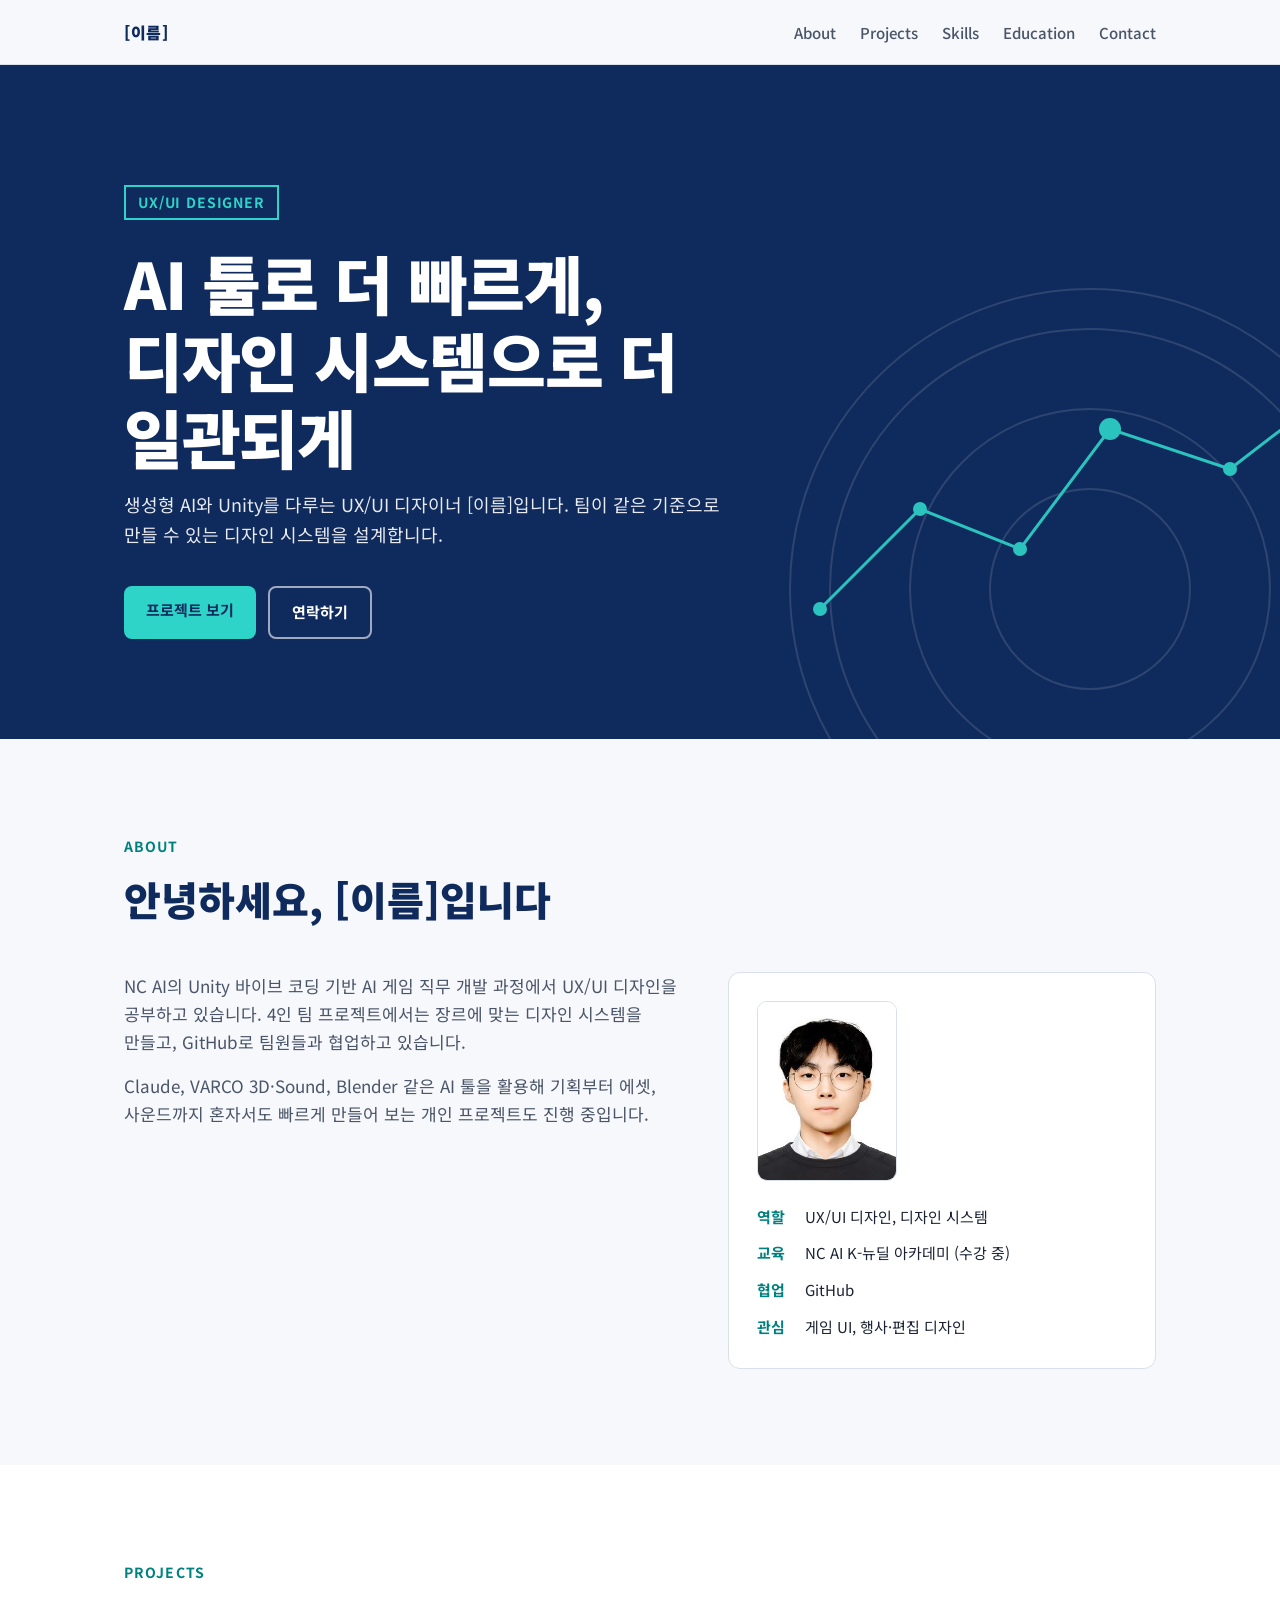
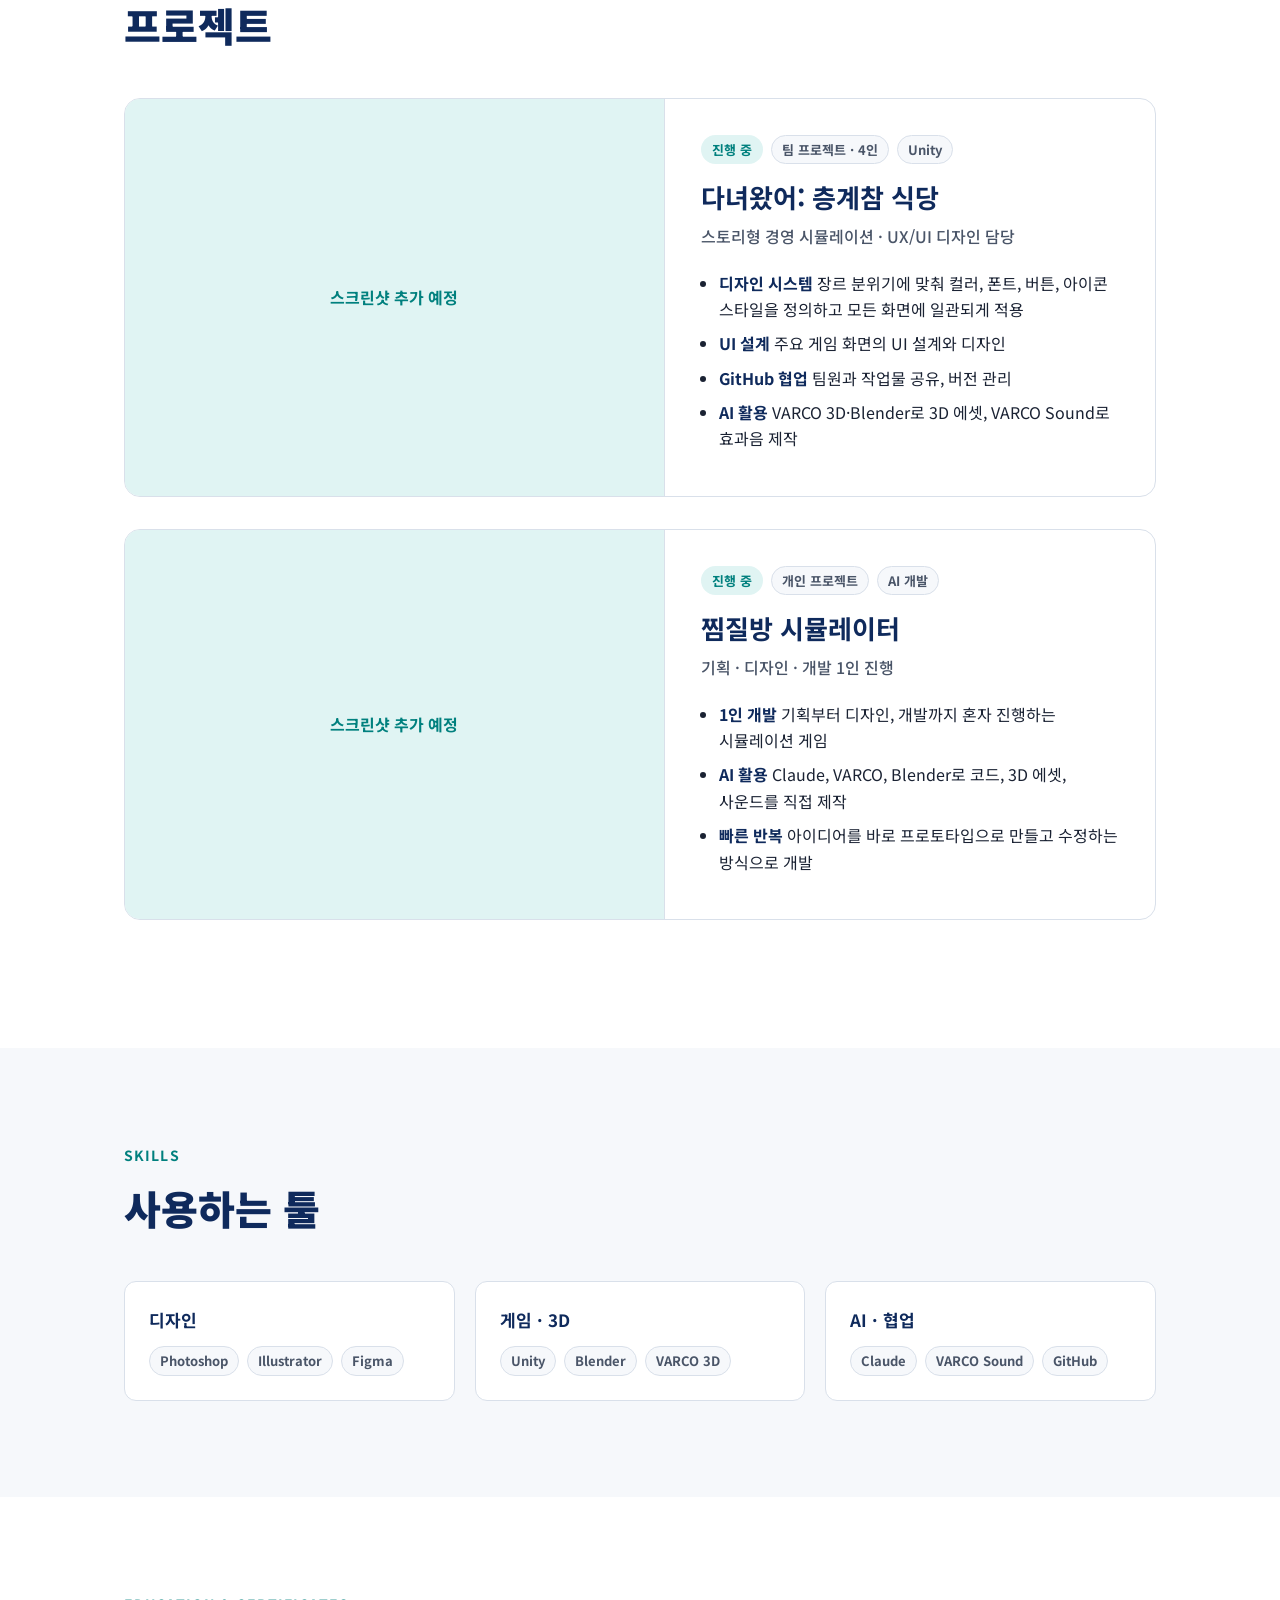
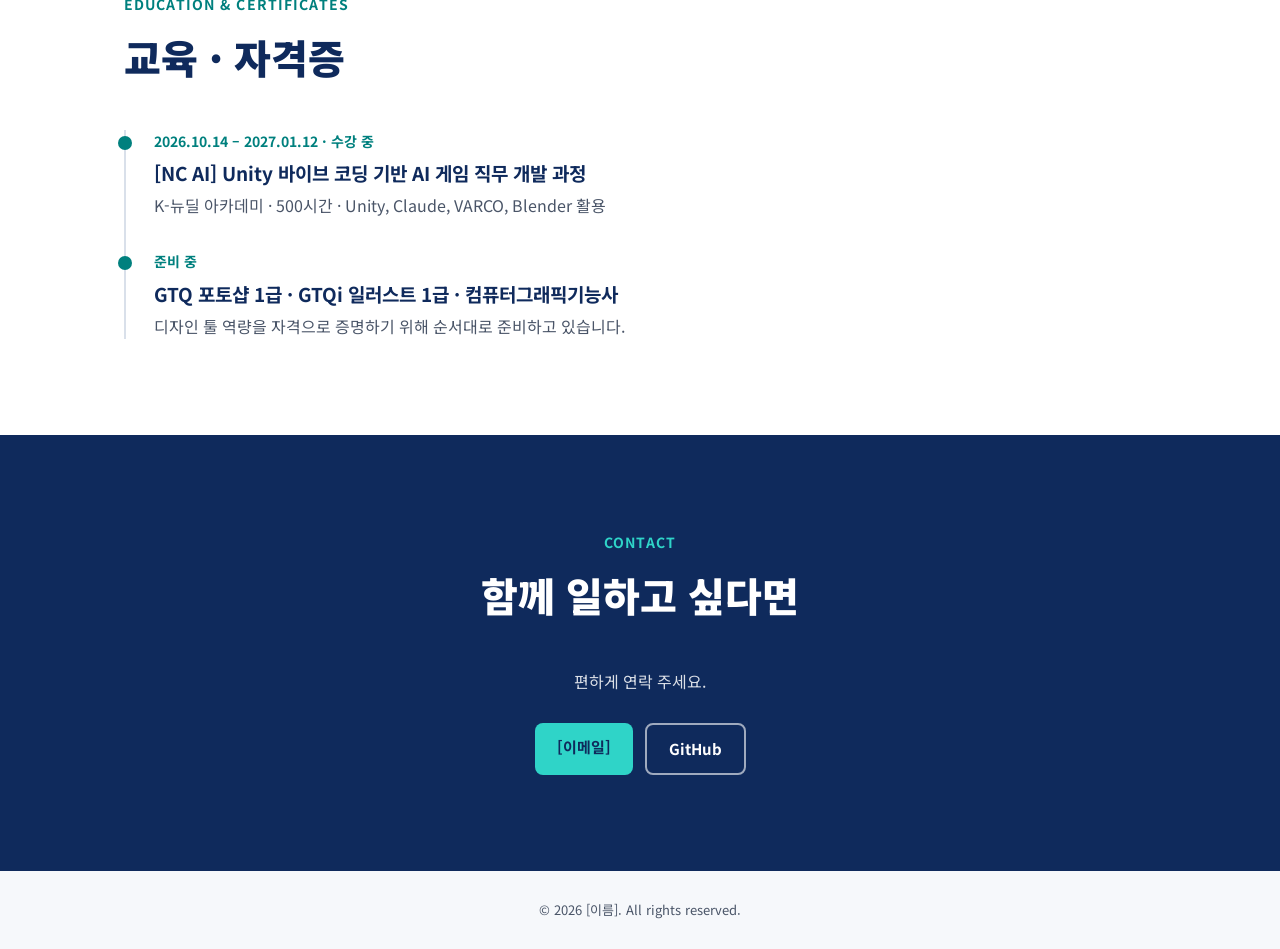
==== index.html @ b1a11195 "Add portfolio site Co-Authored-By: Claude Opus 5.5 <noreply@anthropic.com> Claude-Session: https://c" ====
<!doctype html>
<html lang="ko">
<head>
<meta charset="utf-8">
<meta name="viewport" content="width=device-width, initial-scale=1">
<title>[이름] · UX/UI Designer Portfolio</title>
<meta name="description" content="AI 툴을 활용하는 UX/UI 디자이너 [이름]의 포트폴리오">
<link rel="preconnect" href="https://fonts.googleapis.com">
<link rel="preconnect" href="https://fonts.gstatic.com" crossorigin>
<link href="https://fonts.googleapis.com/css2?family=Noto+Sans+KR:wght@400;500;700;900&display=swap" rel="stylesheet">
<style>
  :root{
    --navy:#0F2A5C; --ink:#1A2233; --sub:#4A5568; --line:#D9E0EA;
    --bg:#F6F8FB; --card:#FFFFFF; --accent:#00807E; --accent-soft:#E0F4F3;
  }
  *{box-sizing:border-box}
  html{scroll-behavior:smooth}
  body{margin:0;font-family:'Noto Sans KR',sans-serif;color:var(--ink);background:var(--bg);line-height:1.65;word-break:keep-all}
  a{color:var(--accent)}
  .wrap{max-width:1080px;margin:0 auto;padding:0 24px}

  /* nav */
  header.nav{position:sticky;top:0;z-index:10;background:rgba(246,248,251,.92);backdrop-filter:blur(8px);border-bottom:1px solid var(--line)}
  header.nav .wrap{display:flex;justify-content:space-between;align-items:center;height:64px}
  .logo{font-weight:900;color:var(--navy);text-decoration:none;letter-spacing:.04em}
  nav ul{display:flex;gap:24px;list-style:none;margin:0;padding:0}
  nav a{color:var(--sub);text-decoration:none;font-weight:500;font-size:15px}
  nav a:hover{color:var(--navy)}

  /* hero */
  .hero{background:var(--navy);color:#fff;padding:120px 0 100px;position:relative;overflow:hidden}
  .hero svg{position:absolute;right:-120px;bottom:-160px;opacity:.9}
  .tag{display:inline-block;border:2px solid #2FD4C8;color:#2FD4C8;font-weight:700;font-size:14px;padding:4px 12px;letter-spacing:.06em}
  .hero h1{font-size:clamp(36px,6vw,64px);line-height:1.2;margin:24px 0 16px;font-weight:900;letter-spacing:-.02em;max-width:760px}
  .hero p{font-size:18px;opacity:.9;max-width:600px;margin:0}
  .hero .cta{margin-top:36px;display:flex;gap:12px;flex-wrap:wrap}
  .btn{display:inline-block;padding:12px 22px;border-radius:8px;font-weight:700;text-decoration:none;font-size:15px}
  .btn.primary{background:#2FD4C8;color:var(--navy)}
  .btn.ghost{border:2px solid rgba(255,255,255,.6);color:#fff}

  /* sections */
  section{padding:96px 0}
  .eyebrow{color:var(--accent);font-weight:700;font-size:14px;letter-spacing:.08em}
  h2{font-size:clamp(28px,4vw,40px);margin:8px 0 40px;color:var(--navy);font-weight:900}
  .about-grid{display:grid;grid-template-columns:1.3fr 1fr;gap:48px}
  .about-grid p{font-size:17px;color:var(--sub);margin:0 0 16px}
  .facts{background:var(--card);border:1px solid var(--line);border-radius:12px;padding:28px}
  .facts .profile{display:block;width:140px;height:180px;object-fit:cover;border-radius:10px;margin-bottom:24px;border:1px solid var(--line)}
  .facts dl{margin:0;display:grid;grid-template-columns:auto 1fr;gap:12px 20px;font-size:15px}
  .facts dt{color:var(--accent);font-weight:700}
  .facts dd{margin:0}

  /* projects */
  .project{background:var(--card);border:1px solid var(--line);border-radius:16px;overflow:hidden;display:grid;grid-template-columns:1.1fr 1fr;margin-bottom:32px}
  .thumb{background:var(--accent-soft);min-height:320px;display:flex;align-items:center;justify-content:center;color:var(--accent);font-weight:700;border-right:1px solid var(--line)}
  .thumb img{width:100%;height:100%;object-fit:cover;display:block}
  .pbody{padding:36px}
  .meta{display:flex;flex-wrap:wrap;gap:8px;margin-bottom:12px}
  .chip{font-size:13px;font-weight:700;background:var(--bg);border:1px solid var(--line);color:var(--sub);padding:3px 10px;border-radius:999px}
  .chip.live{background:var(--accent-soft);border-color:transparent;color:var(--accent)}
  .pbody h3{font-size:26px;margin:0 0 4px;color:var(--navy)}
  .pbody .role{color:var(--sub);margin:0 0 20px;font-weight:500}
  .pbody ul{margin:0;padding-left:18px;color:var(--ink)}
  .pbody li{margin-bottom:8px}
  .pbody li b{color:var(--navy)}

  /* skills */
  .skill-grid{display:grid;grid-template-columns:repeat(3,1fr);gap:20px}
  .skill{background:var(--card);border:1px solid var(--line);border-radius:12px;padding:24px}
  .skill h3{margin:0 0 12px;font-size:17px;color:var(--navy)}
  .skill .tools{display:flex;flex-wrap:wrap;gap:8px}

  /* timeline */
  .timeline{border-left:2px solid var(--line);padding-left:28px;display:grid;gap:32px}
  .tl{position:relative}
  .tl::before{content:"";position:absolute;left:-36px;top:6px;width:14px;height:14px;border-radius:50%;background:var(--accent)}
  .tl .when{color:var(--accent);font-weight:700;font-size:14px}
  .tl h3{margin:4px 0;font-size:19px;color:var(--navy)}
  .tl p{margin:0;color:var(--sub)}

  /* contact */
  .contact{background:var(--navy);color:#fff;text-align:center}
  .contact h2{color:#fff}
  .contact p{opacity:.85;margin:0 0 28px}
  footer{text-align:center;font-size:13px;color:var(--sub);padding:28px 0}

  @media (max-width:800px){
    nav ul{display:none}
    .about-grid,.project{grid-template-columns:1fr}
    .thumb{border-right:0;border-bottom:1px solid var(--line);min-height:220px}
    .skill-grid{grid-template-columns:1fr}
    section{padding:72px 0}
  }
</style>
</head>
<body>

<header class="nav">
  <div class="wrap">
    <a class="logo" href="#top">[이름]</a>
    <nav aria-label="주요 메뉴">
      <ul>
        <li><a href="#about">About</a></li>
        <li><a href="#projects">Projects</a></li>
        <li><a href="#skills">Skills</a></li>
        <li><a href="#education">Education</a></li>
        <li><a href="#contact">Contact</a></li>
      </ul>
    </nav>
  </div>
</header>

<main id="top">
  <!-- HERO -->
  <div class="hero">
    <svg aria-hidden="true" width="620" height="620" viewBox="0 0 620 620">
      <g fill="none" stroke="#fff" stroke-opacity=".14" stroke-width="2">
        <circle cx="310" cy="310" r="100"/><circle cx="310" cy="310" r="180"/>
        <circle cx="310" cy="310" r="260"/><circle cx="310" cy="310" r="300"/>
      </g>
      <polyline points="40,330 140,230 240,270 330,150 450,190 580,90" fill="none" stroke="#2FD4C8" stroke-width="3"/>
      <g fill="#2FD4C8"><circle cx="40" cy="330" r="7"/><circle cx="140" cy="230" r="7"/><circle cx="240" cy="270" r="7"/><circle cx="330" cy="150" r="11"/><circle cx="450" cy="190" r="7"/></g>
    </svg>
    <div class="wrap" style="position:relative">
      <span class="tag">UX/UI DESIGNER</span>
      <h1>AI 툴로 더 빠르게,<br>디자인 시스템으로 더 일관되게</h1>
      <p>생성형 AI와 Unity를 다루는 UX/UI 디자이너 [이름]입니다. 팀이 같은 기준으로 만들 수 있는 디자인 시스템을 설계합니다.</p>
      <div class="cta">
        <a class="btn primary" href="#projects">프로젝트 보기</a>
        <a class="btn ghost" href="#contact">연락하기</a>
      </div>
    </div>
  </div>

  <!-- ABOUT -->
  <section id="about">
    <div class="wrap">
      <div class="eyebrow">ABOUT</div>
      <h2>안녕하세요, [이름]입니다</h2>
      <div class="about-grid">
        <div>
          <p>NC AI의 Unity 바이브 코딩 기반 AI 게임 직무 개발 과정에서 UX/UI 디자인을 공부하고 있습니다. 4인 팀 프로젝트에서는 장르에 맞는 디자인 시스템을 만들고, GitHub로 팀원들과 협업하고 있습니다.</p>
          <p>Claude, VARCO 3D·Sound, Blender 같은 AI 툴을 활용해 기획부터 에셋, 사운드까지 혼자서도 빠르게 만들어 보는 개인 프로젝트도 진행 중입니다.</p>
        </div>
        <div class="facts">
          <img class="profile" src="images/profile.png" alt="[이름] 프로필 사진">
          <dl>
            <dt>역할</dt><dd>UX/UI 디자인, 디자인 시스템</dd>
            <dt>교육</dt><dd>NC AI K-뉴딜 아카데미 (수강 중)</dd>
            <dt>협업</dt><dd>GitHub</dd>
            <dt>관심</dt><dd>게임 UI, 행사·편집 디자인</dd>
          </dl>
        </div>
      </div>
    </div>
  </section>

  <!-- PROJECTS -->
  <section id="projects" style="background:#fff">
    <div class="wrap">
      <div class="eyebrow">PROJECTS</div>
      <h2>프로젝트</h2>

      <article class="project">
        <!-- 스크린샷을 넣으려면: images 폴더에 team.png를 올리고 아래 div 안을 <img src="images/team.png" alt="다녀왔어: 층계참 식당 화면"> 으로 바꾸세요 -->
        <div class="thumb">스크린샷 추가 예정</div>
        <div class="pbody">
          <div class="meta"><span class="chip live">진행 중</span><span class="chip">팀 프로젝트 · 4인</span><span class="chip">Unity</span></div>
          <h3>다녀왔어: 층계참 식당</h3>
          <p class="role">스토리형 경영 시뮬레이션 · UX/UI 디자인 담당</p>
          <ul>
            <li><b>디자인 시스템</b> 장르 분위기에 맞춰 컬러, 폰트, 버튼, 아이콘 스타일을 정의하고 모든 화면에 일관되게 적용</li>
            <li><b>UI 설계</b> 주요 게임 화면의 UI 설계와 디자인</li>
            <li><b>GitHub 협업</b> 팀원과 작업물 공유, 버전 관리</li>
            <li><b>AI 활용</b> VARCO 3D·Blender로 3D 에셋, VARCO Sound로 효과음 제작</li>
          </ul>
        </div>
      </article>

      <article class="project">
        <!-- 스크린샷: images/jjimjil.png 를 올리고 <img src="images/jjimjil.png" alt="찜질방 시뮬레이터 화면"> 으로 바꾸세요 -->
        <div class="thumb">스크린샷 추가 예정</div>
        <div class="pbody">
          <div class="meta"><span class="chip live">진행 중</span><span class="chip">개인 프로젝트</span><span class="chip">AI 개발</span></div>
          <h3>찜질방 시뮬레이터</h3>
          <p class="role">기획 · 디자인 · 개발 1인 진행</p>
          <ul>
            <li><b>1인 개발</b> 기획부터 디자인, 개발까지 혼자 진행하는 시뮬레이션 게임</li>
            <li><b>AI 활용</b> Claude, VARCO, Blender로 코드, 3D 에셋, 사운드를 직접 제작</li>
            <li><b>빠른 반복</b> 아이디어를 바로 프로토타입으로 만들고 수정하는 방식으로 개발</li>
          </ul>
        </div>
      </article>
    </div>
  </section>

  <!-- SKILLS -->
  <section id="skills">
    <div class="wrap">
      <div class="eyebrow">SKILLS</div>
      <h2>사용하는 툴</h2>
      <div class="skill-grid">
        <div class="skill"><h3>디자인</h3><div class="tools"><span class="chip">Photoshop</span><span class="chip">Illustrator</span><span class="chip">Figma</span></div></div>
        <div class="skill"><h3>게임 · 3D</h3><div class="tools"><span class="chip">Unity</span><span class="chip">Blender</span><span class="chip">VARCO 3D</span></div></div>
        <div class="skill"><h3>AI · 협업</h3><div class="tools"><span class="chip">Claude</span><span class="chip">VARCO Sound</span><span class="chip">GitHub</span></div></div>
      </div>
    </div>
  </section>

  <!-- EDUCATION -->
  <section id="education" style="background:#fff">
    <div class="wrap">
      <div class="eyebrow">EDUCATION &amp; CERTIFICATES</div>
      <h2>교육 · 자격증</h2>
      <div class="timeline">
        <div class="tl">
          <div class="when">2026.10.14 – 2027.01.12 · 수강 중</div>
          <h3>[NC AI] Unity 바이브 코딩 기반 AI 게임 직무 개발 과정</h3>
          <p>K-뉴딜 아카데미 · 500시간 · Unity, Claude, VARCO, Blender 활용</p>
        </div>
        <div class="tl">
          <div class="when">준비 중</div>
          <h3>GTQ 포토샵 1급 · GTQi 일러스트 1급 · 컴퓨터그래픽기능사</h3>
          <p>디자인 툴 역량을 자격으로 증명하기 위해 순서대로 준비하고 있습니다.</p>
        </div>
      </div>
    </div>
  </section>

  <!-- CONTACT -->
  <section id="contact" class="contact">
    <div class="wrap">
      <div class="eyebrow" style="color:#2FD4C8">CONTACT</div>
      <h2>함께 일하고 싶다면</h2>
      <p>편하게 연락 주세요.</p>
      <div class="cta" style="justify-content:center;display:flex;gap:12px;flex-wrap:wrap">
        <a class="btn primary" href="mailto:[이메일]">[이메일]</a>
        <a class="btn ghost" href="https://github.com/zunyan9">GitHub</a>
      </div>
    </div>
  </section>
</main>

<footer>© 2026 [이름]. All rights reserved.</footer>
</body>
</html>
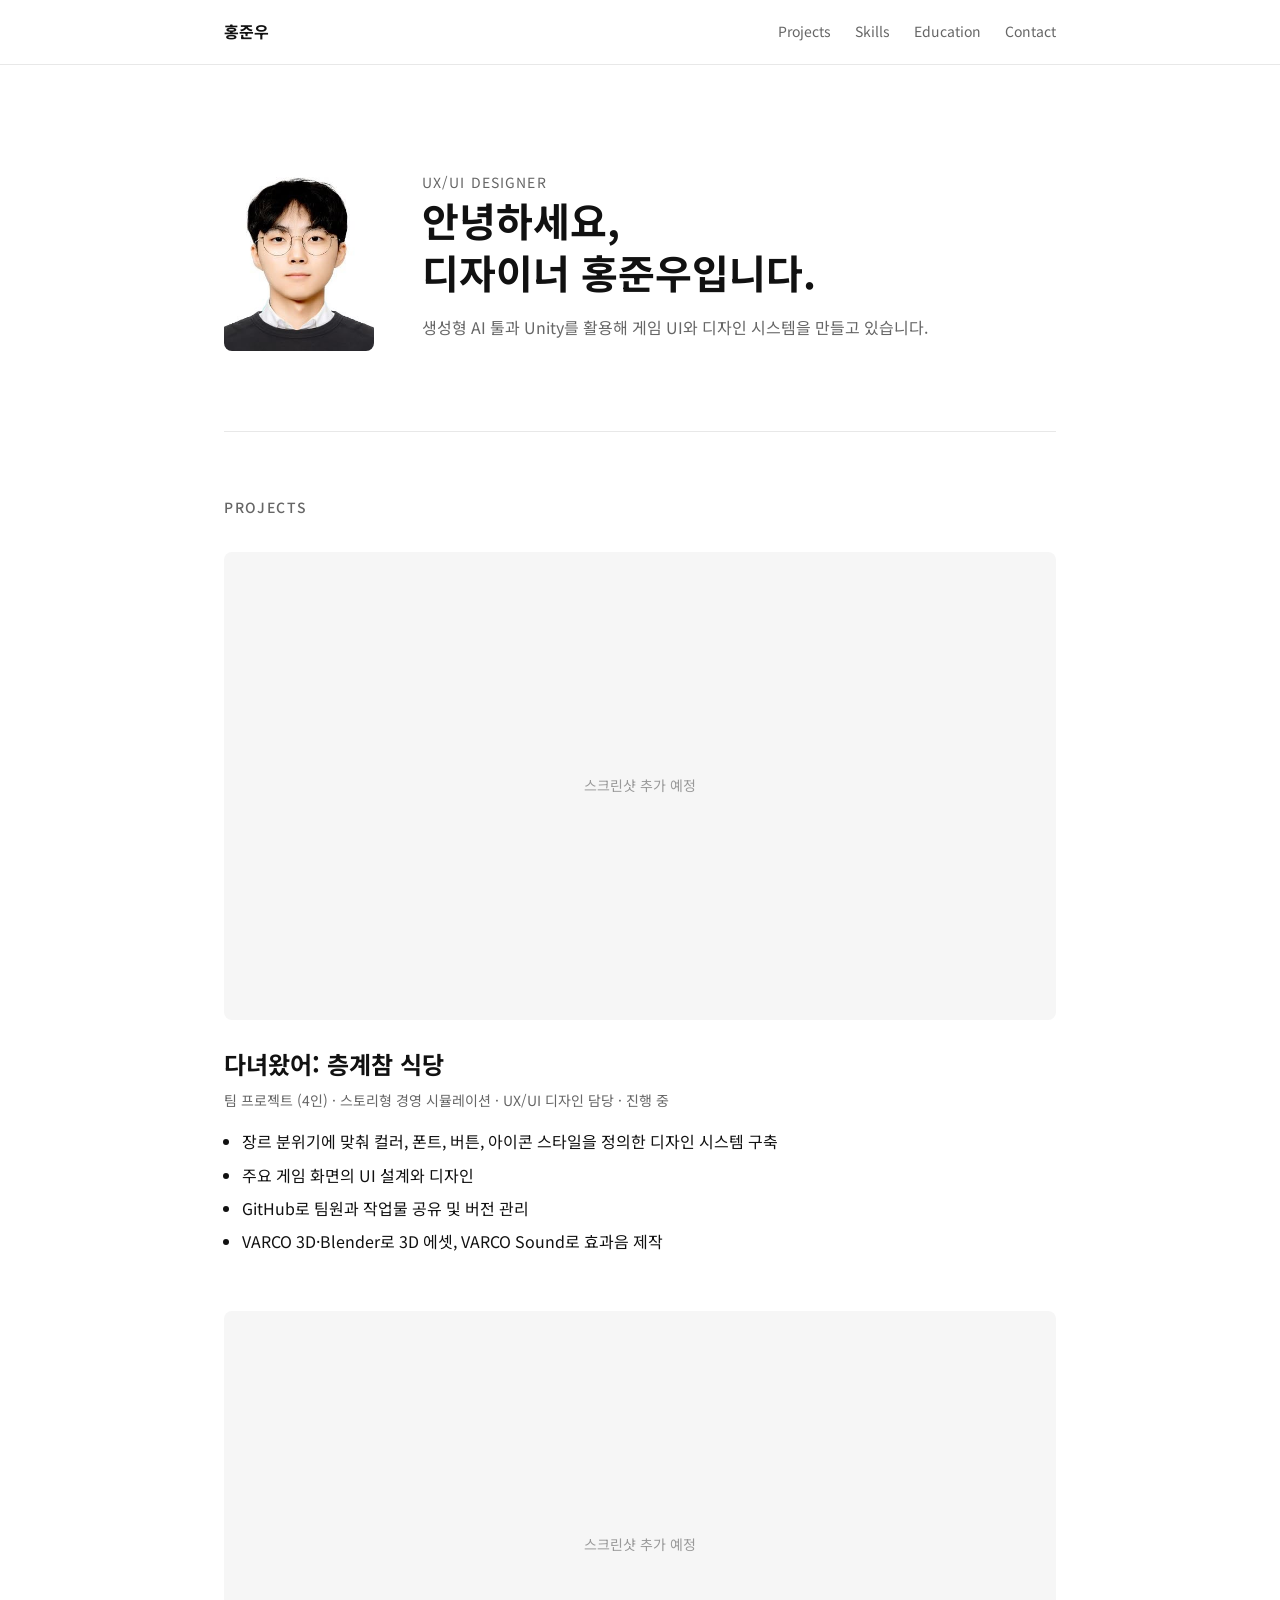
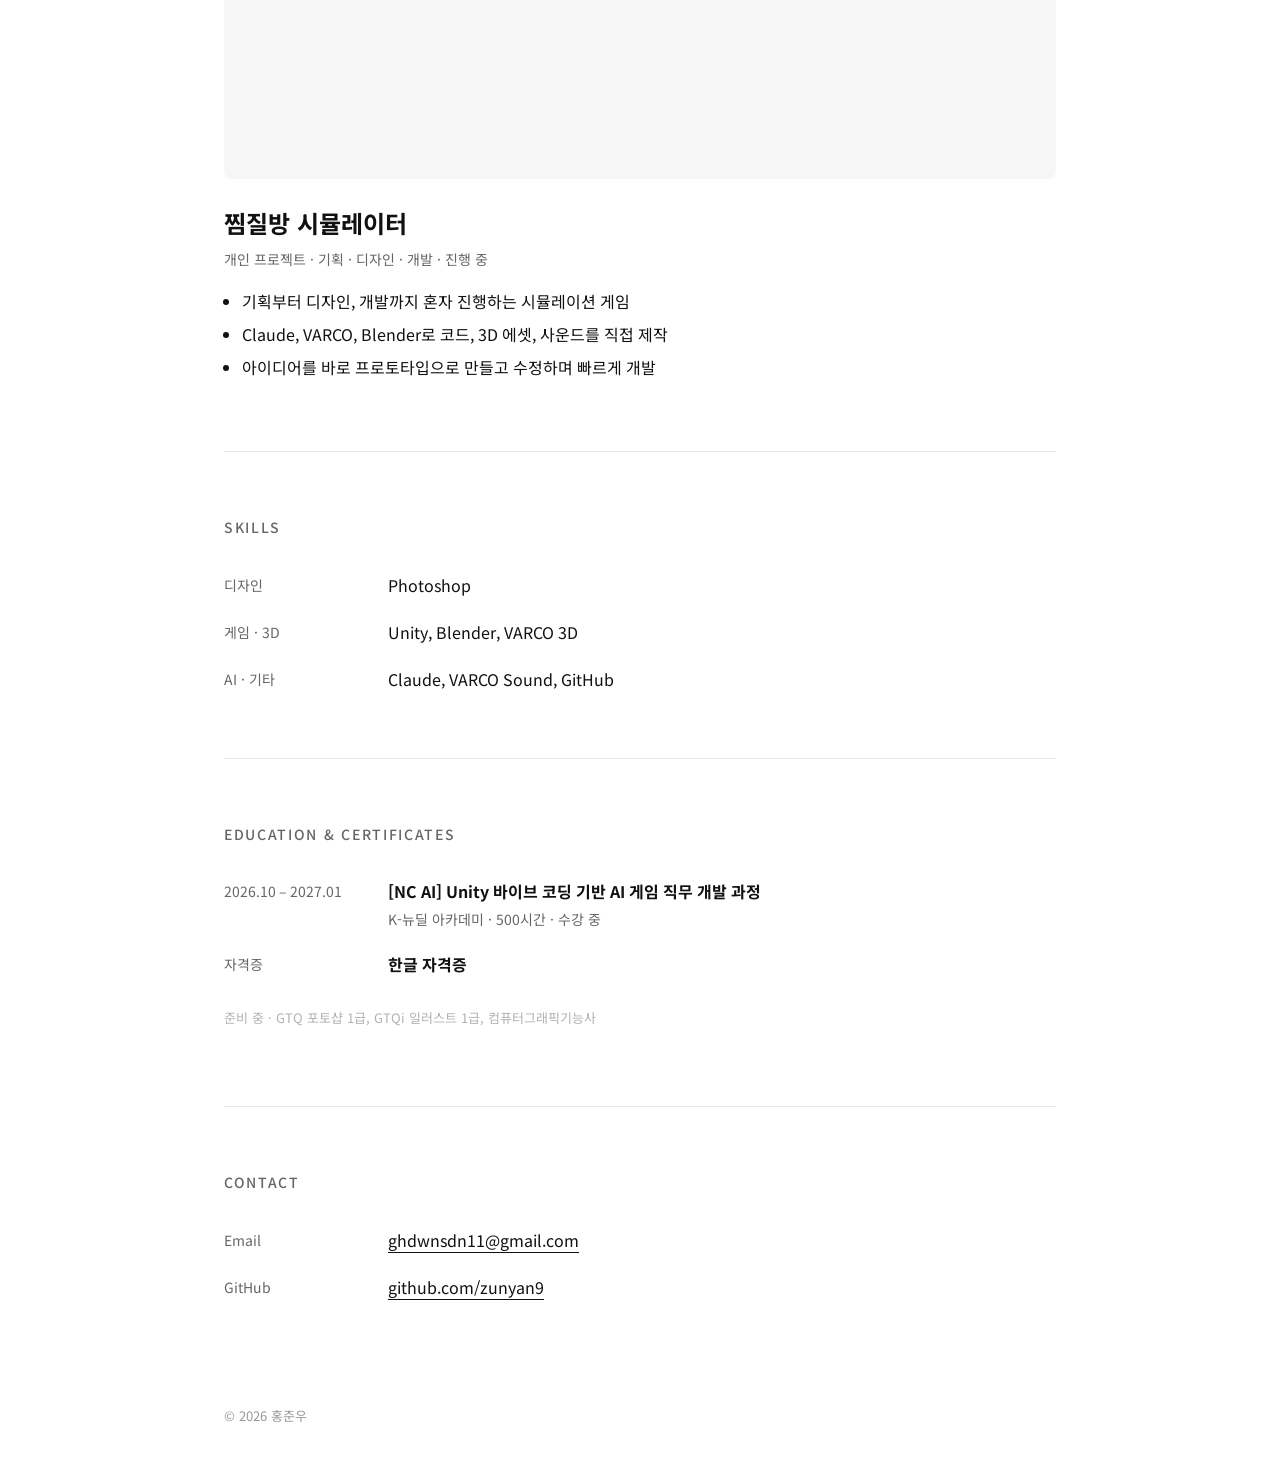
==== commit c44da0ac: "Redesign portfolio: cleaner layout, fill in name and email, fix tools and certificates Co-Authored-B" ====
--- a/index.html
+++ b/index.html
@@ -3,244 +3,148 @@
 <head>
 <meta charset="utf-8">
 <meta name="viewport" content="width=device-width, initial-scale=1">
-<title>[이름] · UX/UI Designer Portfolio</title>
-<meta name="description" content="AI 툴을 활용하는 UX/UI 디자이너 [이름]의 포트폴리오">
+<title>홍준우 · UX/UI Designer</title>
+<meta name="description" content="UX/UI 디자이너 홍준우의 포트폴리오">
 <link rel="preconnect" href="https://fonts.googleapis.com">
 <link rel="preconnect" href="https://fonts.gstatic.com" crossorigin>
-<link href="https://fonts.googleapis.com/css2?family=Noto+Sans+KR:wght@400;500;700;900&display=swap" rel="stylesheet">
+<link href="https://fonts.googleapis.com/css2?family=Noto+Sans+KR:wght@400;500;700&display=swap" rel="stylesheet">
 <style>
-  :root{
-    --navy:#0F2A5C; --ink:#1A2233; --sub:#4A5568; --line:#D9E0EA;
-    --bg:#F6F8FB; --card:#FFFFFF; --accent:#00807E; --accent-soft:#E0F4F3;
-  }
+  :root{--ink:#111;--sub:#666;--faint:#999;--line:#E8E8E8;--bg:#FFF;--soft:#F6F6F6}
   *{box-sizing:border-box}
   html{scroll-behavior:smooth}
-  body{margin:0;font-family:'Noto Sans KR',sans-serif;color:var(--ink);background:var(--bg);line-height:1.65;word-break:keep-all}
-  a{color:var(--accent)}
-  .wrap{max-width:1080px;margin:0 auto;padding:0 24px}
+  body{margin:0;font-family:'Noto Sans KR',sans-serif;color:var(--ink);background:var(--bg);line-height:1.7;word-break:keep-all;-webkit-font-smoothing:antialiased}
+  a{color:inherit}
+  .wrap{max-width:880px;margin:0 auto;padding:0 24px}
 
-  /* nav */
-  header.nav{position:sticky;top:0;z-index:10;background:rgba(246,248,251,.92);backdrop-filter:blur(8px);border-bottom:1px solid var(--line)}
-  header.nav .wrap{display:flex;justify-content:space-between;align-items:center;height:64px}
-  .logo{font-weight:900;color:var(--navy);text-decoration:none;letter-spacing:.04em}
-  nav ul{display:flex;gap:24px;list-style:none;margin:0;padding:0}
-  nav a{color:var(--sub);text-decoration:none;font-weight:500;font-size:15px}
-  nav a:hover{color:var(--navy)}
+  header{border-bottom:1px solid var(--line)}
+  header .wrap{display:flex;justify-content:space-between;align-items:center;height:64px}
+  .logo{font-weight:700;text-decoration:none}
+  nav{display:flex;gap:24px}
+  nav a{text-decoration:none;color:var(--sub);font-size:14px}
+  nav a:hover{color:var(--ink)}
 
-  /* hero */
-  .hero{background:var(--navy);color:#fff;padding:120px 0 100px;position:relative;overflow:hidden}
-  .hero svg{position:absolute;right:-120px;bottom:-160px;opacity:.9}
-  .tag{display:inline-block;border:2px solid #2FD4C8;color:#2FD4C8;font-weight:700;font-size:14px;padding:4px 12px;letter-spacing:.06em}
-  .hero h1{font-size:clamp(36px,6vw,64px);line-height:1.2;margin:24px 0 16px;font-weight:900;letter-spacing:-.02em;max-width:760px}
-  .hero p{font-size:18px;opacity:.9;max-width:600px;margin:0}
-  .hero .cta{margin-top:36px;display:flex;gap:12px;flex-wrap:wrap}
-  .btn{display:inline-block;padding:12px 22px;border-radius:8px;font-weight:700;text-decoration:none;font-size:15px}
-  .btn.primary{background:#2FD4C8;color:var(--navy)}
-  .btn.ghost{border:2px solid rgba(255,255,255,.6);color:#fff}
+  .intro{padding:96px 0 80px;display:flex;gap:48px;align-items:center}
+  .intro img{width:150px;height:190px;object-fit:cover;border-radius:8px;flex-shrink:0}
+  .role{font-size:14px;color:var(--sub);letter-spacing:.08em;margin:0 0 8px}
+  .intro h1{font-size:40px;line-height:1.3;margin:0 0 16px;font-weight:700}
+  .intro p{margin:0;color:var(--sub)}
 
-  /* sections */
-  section{padding:96px 0}
-  .eyebrow{color:var(--accent);font-weight:700;font-size:14px;letter-spacing:.08em}
-  h2{font-size:clamp(28px,4vw,40px);margin:8px 0 40px;color:var(--navy);font-weight:900}
-  .about-grid{display:grid;grid-template-columns:1.3fr 1fr;gap:48px}
-  .about-grid p{font-size:17px;color:var(--sub);margin:0 0 16px}
-  .facts{background:var(--card);border:1px solid var(--line);border-radius:12px;padding:28px}
-  .facts .profile{display:block;width:140px;height:180px;object-fit:cover;border-radius:10px;margin-bottom:24px;border:1px solid var(--line)}
-  .facts dl{margin:0;display:grid;grid-template-columns:auto 1fr;gap:12px 20px;font-size:15px}
-  .facts dt{color:var(--accent);font-weight:700}
-  .facts dd{margin:0}
+  section{padding:64px 0;border-top:1px solid var(--line)}
+  h2{font-size:14px;letter-spacing:.12em;color:var(--sub);font-weight:500;margin:0 0 32px}
 
-  /* projects */
-  .project{background:var(--card);border:1px solid var(--line);border-radius:16px;overflow:hidden;display:grid;grid-template-columns:1.1fr 1fr;margin-bottom:32px}
-  .thumb{background:var(--accent-soft);min-height:320px;display:flex;align-items:center;justify-content:center;color:var(--accent);font-weight:700;border-right:1px solid var(--line)}
-  .thumb img{width:100%;height:100%;object-fit:cover;display:block}
-  .pbody{padding:36px}
-  .meta{display:flex;flex-wrap:wrap;gap:8px;margin-bottom:12px}
-  .chip{font-size:13px;font-weight:700;background:var(--bg);border:1px solid var(--line);color:var(--sub);padding:3px 10px;border-radius:999px}
-  .chip.live{background:var(--accent-soft);border-color:transparent;color:var(--accent)}
-  .pbody h3{font-size:26px;margin:0 0 4px;color:var(--navy)}
-  .pbody .role{color:var(--sub);margin:0 0 20px;font-weight:500}
-  .pbody ul{margin:0;padding-left:18px;color:var(--ink)}
-  .pbody li{margin-bottom:8px}
-  .pbody li b{color:var(--navy)}
+  .project{margin-bottom:56px}
+  .project:last-child{margin-bottom:0}
+  .thumb{background:var(--soft);aspect-ratio:16/9;border-radius:8px;display:flex;align-items:center;justify-content:center;color:var(--faint);font-size:14px;margin-bottom:24px;overflow:hidden}
+  .thumb img{width:100%;height:100%;object-fit:cover}
+  .project h3{font-size:24px;margin:0 0 4px}
+  .meta{color:var(--sub);font-size:14px;margin:0 0 16px}
+  .project ul{margin:0;padding-left:18px}
+  .project li{margin-bottom:6px}
 
-  /* skills */
-  .skill-grid{display:grid;grid-template-columns:repeat(3,1fr);gap:20px}
-  .skill{background:var(--card);border:1px solid var(--line);border-radius:12px;padding:24px}
-  .skill h3{margin:0 0 12px;font-size:17px;color:var(--navy)}
-  .skill .tools{display:flex;flex-wrap:wrap;gap:8px}
+  .rows{display:grid;gap:20px}
+  .row{display:grid;grid-template-columns:140px 1fr;gap:24px}
+  .row .k{color:var(--sub);font-size:14px;padding-top:2px}
+  .row .v b{font-weight:700}
+  .row .v p{margin:2px 0 0;color:var(--sub);font-size:14px}
 
-  /* timeline */
-  .timeline{border-left:2px solid var(--line);padding-left:28px;display:grid;gap:32px}
-  .tl{position:relative}
-  .tl::before{content:"";position:absolute;left:-36px;top:6px;width:14px;height:14px;border-radius:50%;background:var(--accent)}
-  .tl .when{color:var(--accent);font-weight:700;font-size:14px}
-  .tl h3{margin:4px 0;font-size:19px;color:var(--navy)}
-  .tl p{margin:0;color:var(--sub)}
+  .pending{margin-top:28px;font-size:13px;color:var(--faint);opacity:.75}
 
-  /* contact */
-  .contact{background:var(--navy);color:#fff;text-align:center}
-  .contact h2{color:#fff}
-  .contact p{opacity:.85;margin:0 0 28px}
-  footer{text-align:center;font-size:13px;color:var(--sub);padding:28px 0}
+  .contact a{text-decoration:none;border-bottom:1px solid var(--ink)}
+  footer{padding:40px 0;color:var(--faint);font-size:13px}
 
-  @media (max-width:800px){
-    nav ul{display:none}
-    .about-grid,.project{grid-template-columns:1fr}
-    .thumb{border-right:0;border-bottom:1px solid var(--line);min-height:220px}
-    .skill-grid{grid-template-columns:1fr}
-    section{padding:72px 0}
+  @media (max-width:640px){
+    nav{display:none}
+    .intro{flex-direction:column;align-items:flex-start;gap:28px;padding:64px 0 56px}
+    .intro h1{font-size:30px}
+    .row{grid-template-columns:1fr;gap:4px}
   }
 </style>
 </head>
 <body>
 
-<header class="nav">
+<header>
   <div class="wrap">
-    <a class="logo" href="#top">[이름]</a>
+    <a class="logo" href="#">홍준우</a>
     <nav aria-label="주요 메뉴">
-      <ul>
-        <li><a href="#about">About</a></li>
-        <li><a href="#projects">Projects</a></li>
-        <li><a href="#skills">Skills</a></li>
-        <li><a href="#education">Education</a></li>
-        <li><a href="#contact">Contact</a></li>
-      </ul>
+      <a href="#projects">Projects</a>
+      <a href="#skills">Skills</a>
+      <a href="#education">Education</a>
+      <a href="#contact">Contact</a>
     </nav>
   </div>
 </header>
 
-<main id="top">
-  <!-- HERO -->
-  <div class="hero">
-    <svg aria-hidden="true" width="620" height="620" viewBox="0 0 620 620">
-      <g fill="none" stroke="#fff" stroke-opacity=".14" stroke-width="2">
-        <circle cx="310" cy="310" r="100"/><circle cx="310" cy="310" r="180"/>
-        <circle cx="310" cy="310" r="260"/><circle cx="310" cy="310" r="300"/>
-      </g>
-      <polyline points="40,330 140,230 240,270 330,150 450,190 580,90" fill="none" stroke="#2FD4C8" stroke-width="3"/>
-      <g fill="#2FD4C8"><circle cx="40" cy="330" r="7"/><circle cx="140" cy="230" r="7"/><circle cx="240" cy="270" r="7"/><circle cx="330" cy="150" r="11"/><circle cx="450" cy="190" r="7"/></g>
-    </svg>
-    <div class="wrap" style="position:relative">
-      <span class="tag">UX/UI DESIGNER</span>
-      <h1>AI 툴로 더 빠르게,<br>디자인 시스템으로 더 일관되게</h1>
-      <p>생성형 AI와 Unity를 다루는 UX/UI 디자이너 [이름]입니다. 팀이 같은 기준으로 만들 수 있는 디자인 시스템을 설계합니다.</p>
-      <div class="cta">
-        <a class="btn primary" href="#projects">프로젝트 보기</a>
-        <a class="btn ghost" href="#contact">연락하기</a>
-      </div>
+<main class="wrap">
+  <div class="intro">
+    <img src="images/profile.png" alt="홍준우 프로필 사진">
+    <div>
+      <p class="role">UX/UI DESIGNER</p>
+      <h1>안녕하세요,<br>디자이너 홍준우입니다.</h1>
+      <p>생성형 AI 툴과 Unity를 활용해 게임 UI와 디자인 시스템을 만들고 있습니다.</p>
     </div>
   </div>
 
-  <!-- ABOUT -->
-  <section id="about">
-    <div class="wrap">
-      <div class="eyebrow">ABOUT</div>
-      <h2>안녕하세요, [이름]입니다</h2>
-      <div class="about-grid">
-        <div>
-          <p>NC AI의 Unity 바이브 코딩 기반 AI 게임 직무 개발 과정에서 UX/UI 디자인을 공부하고 있습니다. 4인 팀 프로젝트에서는 장르에 맞는 디자인 시스템을 만들고, GitHub로 팀원들과 협업하고 있습니다.</p>
-          <p>Claude, VARCO 3D·Sound, Blender 같은 AI 툴을 활용해 기획부터 에셋, 사운드까지 혼자서도 빠르게 만들어 보는 개인 프로젝트도 진행 중입니다.</p>
-        </div>
-        <div class="facts">
-          <img class="profile" src="images/profile.png" alt="[이름] 프로필 사진">
-          <dl>
-            <dt>역할</dt><dd>UX/UI 디자인, 디자인 시스템</dd>
-            <dt>교육</dt><dd>NC AI K-뉴딜 아카데미 (수강 중)</dd>
-            <dt>협업</dt><dd>GitHub</dd>
-            <dt>관심</dt><dd>게임 UI, 행사·편집 디자인</dd>
-          </dl>
-        </div>
-      </div>
+  <section id="projects">
+    <h2>PROJECTS</h2>
+
+    <article class="project">
+      <div class="thumb">스크린샷 추가 예정</div>
+      <h3>다녀왔어: 층계참 식당</h3>
+      <p class="meta">팀 프로젝트 (4인) · 스토리형 경영 시뮬레이션 · UX/UI 디자인 담당 · 진행 중</p>
+      <ul>
+        <li>장르 분위기에 맞춰 컬러, 폰트, 버튼, 아이콘 스타일을 정의한 디자인 시스템 구축</li>
+        <li>주요 게임 화면의 UI 설계와 디자인</li>
+        <li>GitHub로 팀원과 작업물 공유 및 버전 관리</li>
+        <li>VARCO 3D·Blender로 3D 에셋, VARCO Sound로 효과음 제작</li>
+      </ul>
+    </article>
+
+    <article class="project">
+      <div class="thumb">스크린샷 추가 예정</div>
+      <h3>찜질방 시뮬레이터</h3>
+      <p class="meta">개인 프로젝트 · 기획 · 디자인 · 개발 · 진행 중</p>
+      <ul>
+        <li>기획부터 디자인, 개발까지 혼자 진행하는 시뮬레이션 게임</li>
+        <li>Claude, VARCO, Blender로 코드, 3D 에셋, 사운드를 직접 제작</li>
+        <li>아이디어를 바로 프로토타입으로 만들고 수정하며 빠르게 개발</li>
+      </ul>
+    </article>
+  </section>
+
+  <section id="skills">
+    <h2>SKILLS</h2>
+    <div class="rows">
+      <div class="row"><div class="k">디자인</div><div class="v">Photoshop</div></div>
+      <div class="row"><div class="k">게임 · 3D</div><div class="v">Unity, Blender, VARCO 3D</div></div>
+      <div class="row"><div class="k">AI · 기타</div><div class="v">Claude, VARCO Sound, GitHub</div></div>
     </div>
   </section>
 
-  <!-- PROJECTS -->
-  <section id="projects" style="background:#fff">
-    <div class="wrap">
-      <div class="eyebrow">PROJECTS</div>
-      <h2>프로젝트</h2>
-
-      <article class="project">
-        <!-- 스크린샷을 넣으려면: images 폴더에 team.png를 올리고 아래 div 안을 <img src="images/team.png" alt="다녀왔어: 층계참 식당 화면"> 으로 바꾸세요 -->
-        <div class="thumb">스크린샷 추가 예정</div>
-        <div class="pbody">
-          <div class="meta"><span class="chip live">진행 중</span><span class="chip">팀 프로젝트 · 4인</span><span class="chip">Unity</span></div>
-          <h3>다녀왔어: 층계참 식당</h3>
-          <p class="role">스토리형 경영 시뮬레이션 · UX/UI 디자인 담당</p>
-          <ul>
-            <li><b>디자인 시스템</b> 장르 분위기에 맞춰 컬러, 폰트, 버튼, 아이콘 스타일을 정의하고 모든 화면에 일관되게 적용</li>
-            <li><b>UI 설계</b> 주요 게임 화면의 UI 설계와 디자인</li>
-            <li><b>GitHub 협업</b> 팀원과 작업물 공유, 버전 관리</li>
-            <li><b>AI 활용</b> VARCO 3D·Blender로 3D 에셋, VARCO Sound로 효과음 제작</li>
-          </ul>
-        </div>
-      </article>
-
-      <article class="project">
-        <!-- 스크린샷: images/jjimjil.png 를 올리고 <img src="images/jjimjil.png" alt="찜질방 시뮬레이터 화면"> 으로 바꾸세요 -->
-        <div class="thumb">스크린샷 추가 예정</div>
-        <div class="pbody">
-          <div class="meta"><span class="chip live">진행 중</span><span class="chip">개인 프로젝트</span><span class="chip">AI 개발</span></div>
-          <h3>찜질방 시뮬레이터</h3>
-          <p class="role">기획 · 디자인 · 개발 1인 진행</p>
-          <ul>
-            <li><b>1인 개발</b> 기획부터 디자인, 개발까지 혼자 진행하는 시뮬레이션 게임</li>
-            <li><b>AI 활용</b> Claude, VARCO, Blender로 코드, 3D 에셋, 사운드를 직접 제작</li>
-            <li><b>빠른 반복</b> 아이디어를 바로 프로토타입으로 만들고 수정하는 방식으로 개발</li>
-          </ul>
-        </div>
-      </article>
+  <section id="education">
+    <h2>EDUCATION &amp; CERTIFICATES</h2>
+    <div class="rows">
+      <div class="row">
+        <div class="k">2026.10 – 2027.01</div>
+        <div class="v"><b>[NC AI] Unity 바이브 코딩 기반 AI 게임 직무 개발 과정</b>
+          <p>K-뉴딜 아카데미 · 500시간 · 수강 중</p></div>
+      </div>
+      <div class="row">
+        <div class="k">자격증</div>
+        <div class="v"><b>한글 자격증</b></div>
+      </div>
     </div>
+    <p class="pending">준비 중 · GTQ 포토샵 1급, GTQi 일러스트 1급, 컴퓨터그래픽기능사</p>
   </section>
 
-  <!-- SKILLS -->
-  <section id="skills">
-    <div class="wrap">
-      <div class="eyebrow">SKILLS</div>
-      <h2>사용하는 툴</h2>
-      <div class="skill-grid">
-        <div class="skill"><h3>디자인</h3><div class="tools"><span class="chip">Photoshop</span><span class="chip">Illustrator</span><span class="chip">Figma</span></div></div>
-        <div class="skill"><h3>게임 · 3D</h3><div class="tools"><span class="chip">Unity</span><span class="chip">Blender</span><span class="chip">VARCO 3D</span></div></div>
-        <div class="skill"><h3>AI · 협업</h3><div class="tools"><span class="chip">Claude</span><span class="chip">VARCO Sound</span><span class="chip">GitHub</span></div></div>
-      </div>
-    </div>
-  </section>
-
-  <!-- EDUCATION -->
-  <section id="education" style="background:#fff">
-    <div class="wrap">
-      <div class="eyebrow">EDUCATION &amp; CERTIFICATES</div>
-      <h2>교육 · 자격증</h2>
-      <div class="timeline">
-        <div class="tl">
-          <div class="when">2026.10.14 – 2027.01.12 · 수강 중</div>
-          <h3>[NC AI] Unity 바이브 코딩 기반 AI 게임 직무 개발 과정</h3>
-          <p>K-뉴딜 아카데미 · 500시간 · Unity, Claude, VARCO, Blender 활용</p>
-        </div>
-        <div class="tl">
-          <div class="when">준비 중</div>
-          <h3>GTQ 포토샵 1급 · GTQi 일러스트 1급 · 컴퓨터그래픽기능사</h3>
-          <p>디자인 툴 역량을 자격으로 증명하기 위해 순서대로 준비하고 있습니다.</p>
-        </div>
-      </div>
-    </div>
-  </section>
-
-  <!-- CONTACT -->
   <section id="contact" class="contact">
-    <div class="wrap">
-      <div class="eyebrow" style="color:#2FD4C8">CONTACT</div>
-      <h2>함께 일하고 싶다면</h2>
-      <p>편하게 연락 주세요.</p>
-      <div class="cta" style="justify-content:center;display:flex;gap:12px;flex-wrap:wrap">
-        <a class="btn primary" href="mailto:[이메일]">[이메일]</a>
-        <a class="btn ghost" href="https://github.com/zunyan9">GitHub</a>
-      </div>
+    <h2>CONTACT</h2>
+    <div class="rows">
+      <div class="row"><div class="k">Email</div><div class="v"><a href="mailto:ghdwnsdn11@gmail.com">ghdwnsdn11@gmail.com</a></div></div>
+      <div class="row"><div class="k">GitHub</div><div class="v"><a href="https://github.com/zunyan9">github.com/zunyan9</a></div></div>
     </div>
   </section>
 </main>
 
-<footer>© 2026 [이름]. All rights reserved.</footer>
+<footer><div class="wrap">© 2026 홍준우</div></footer>
 </body>
 </html>
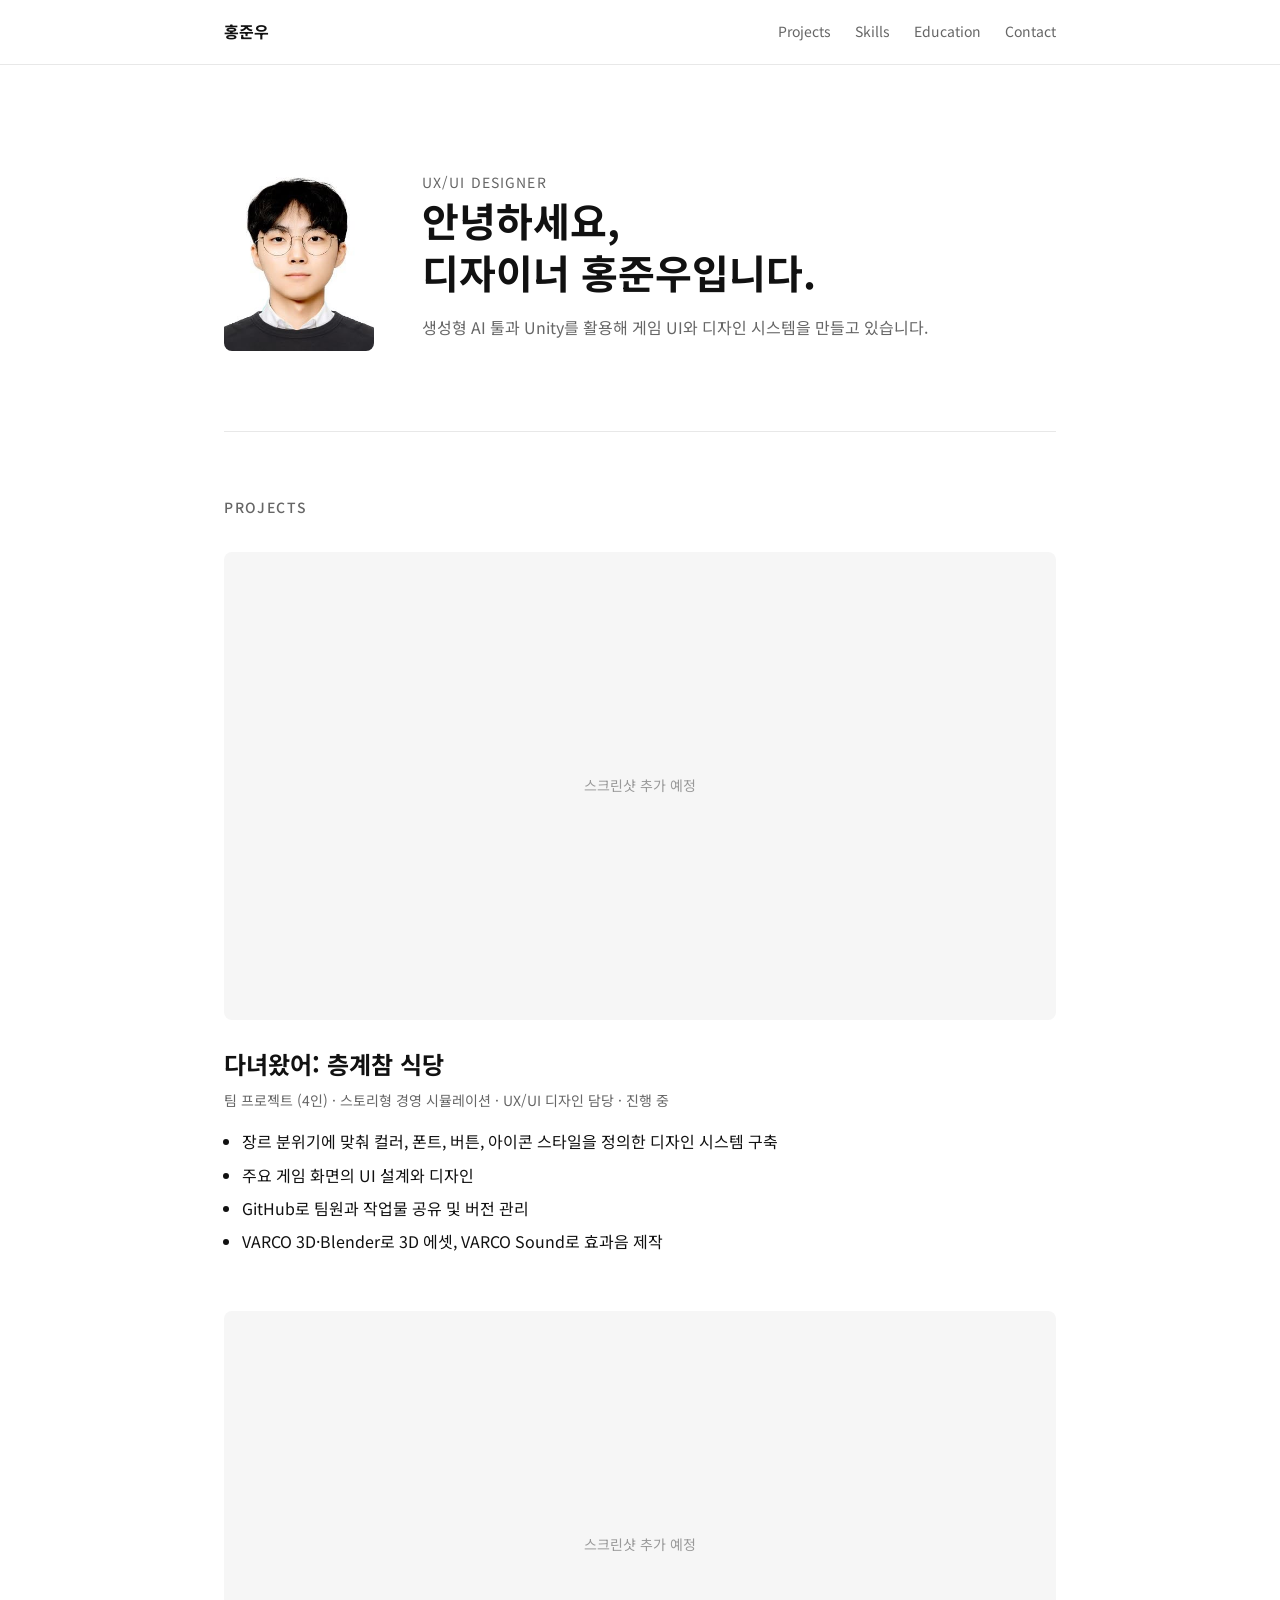
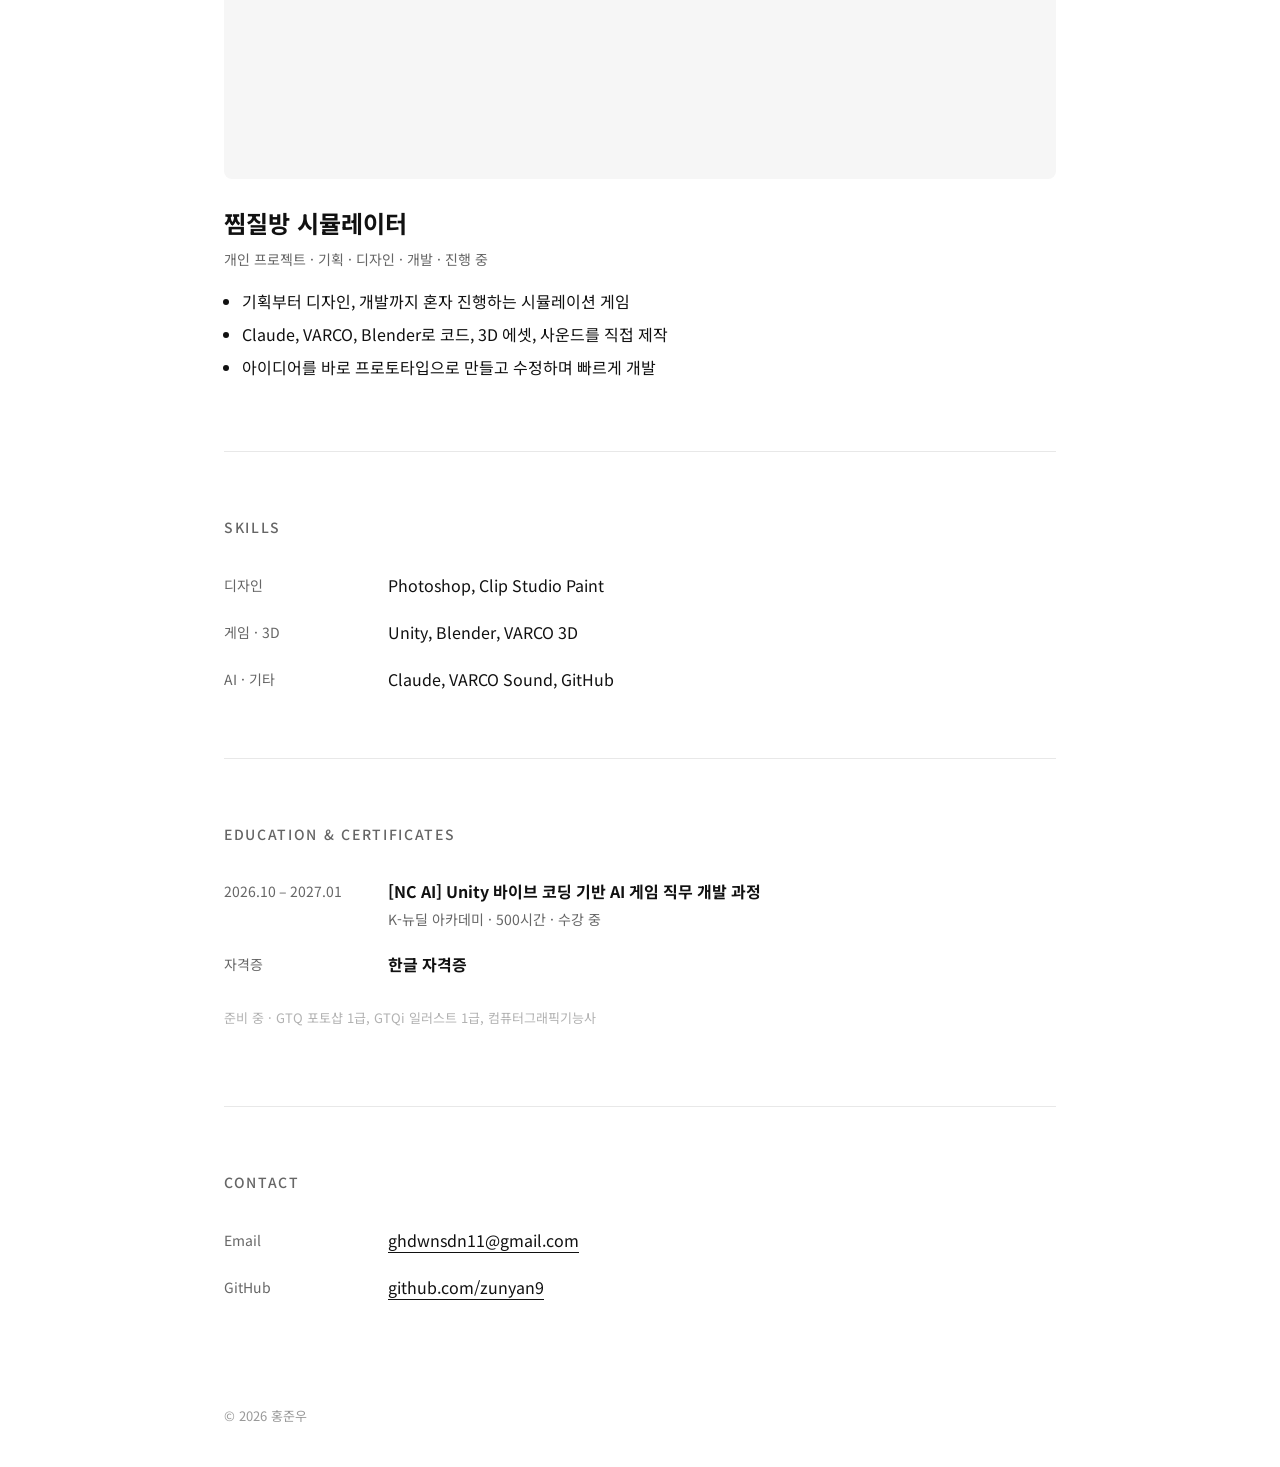
==== commit 1787666c: "Add Clip Studio Paint to design tools Co-Authored-By: Claude Opus 5.5 <noreply@anthropic.com> Claude" ====
--- a/index.html
+++ b/index.html
@@ -114,7 +114,7 @@
   <section id="skills">
     <h2>SKILLS</h2>
     <div class="rows">
-      <div class="row"><div class="k">디자인</div><div class="v">Photoshop</div></div>
+      <div class="row"><div class="k">디자인</div><div class="v">Photoshop, Clip Studio Paint</div></div>
       <div class="row"><div class="k">게임 · 3D</div><div class="v">Unity, Blender, VARCO 3D</div></div>
       <div class="row"><div class="k">AI · 기타</div><div class="v">Claude, VARCO Sound, GitHub</div></div>
     </div>
